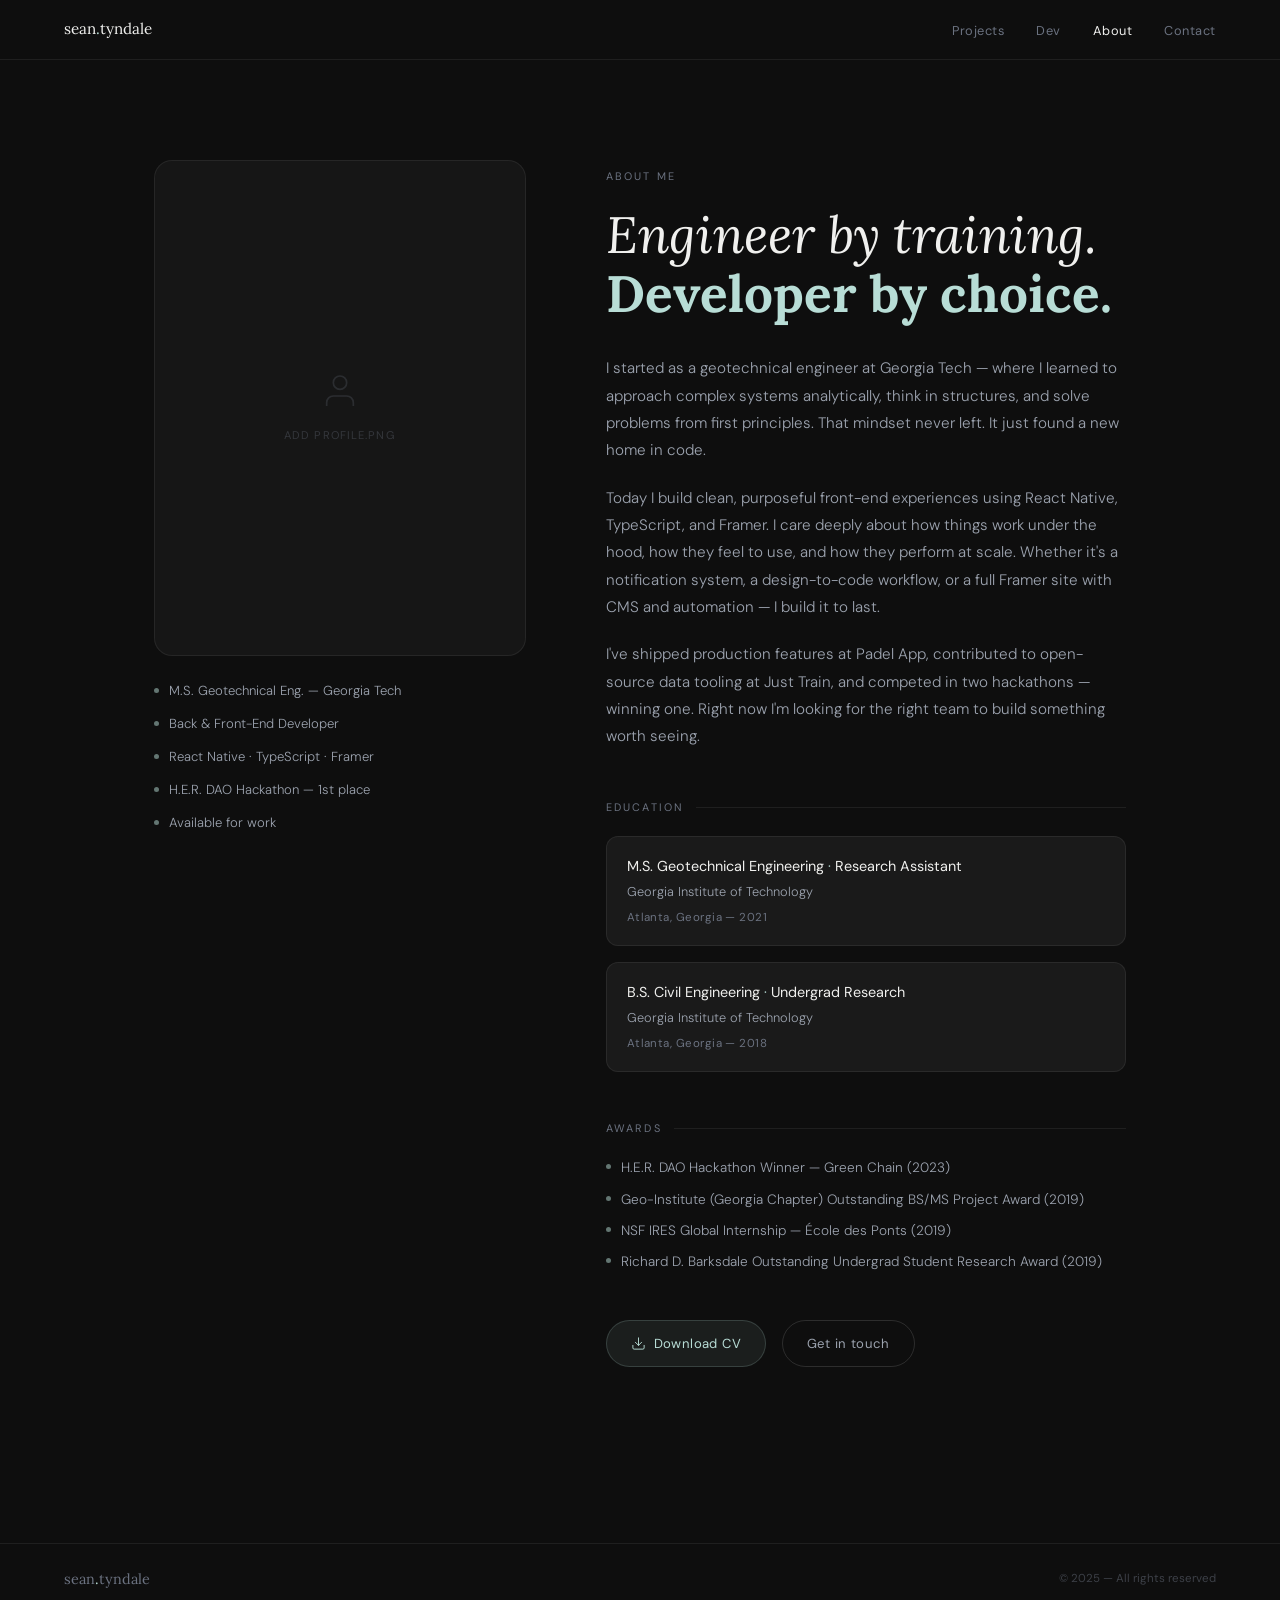
==== about/index.html @ f0df38de "Add files via upload" ====
<!DOCTYPE html>
<html lang="en">
<head>
    <meta charset="UTF-8">
    <meta name="viewport" content="width=device-width, initial-scale=1.0">
    <title>About — Sean Tyndale</title>
    <style>
        @import url('https://fonts.googleapis.com/css2?family=Lora:ital,wght@0,400;0,500;1,400;1,500&family=DM+Sans:wght@300;400;500&display=swap');

        *, *::before, *::after { margin: 0; padding: 0; box-sizing: border-box; }

        :root {
            --black:        #0e0e0e;
            --surface:      #161616;
            --card:         #1a1a1a;
            --border:       rgba(255,255,255,0.07);
            --border-hover: rgba(255,255,255,0.13);
            --mint:         #b8ddd6;
            --mint-dim:     rgba(184,221,214,0.08);
            --mint-border:  rgba(184,221,214,0.18);
            --gray:         #6b7280;
            --gray-light:   #9ca3af;
            --white:        #f0f0ee;
        }

        body {
            font-family: 'DM Sans', -apple-system, sans-serif;
            background: var(--black);
            color: var(--white);
            line-height: 1.6;
            -webkit-font-smoothing: antialiased;
        }

        nav {
            position: fixed;
            top: 0; left: 0; right: 0;
            height: 60px;
            padding: 0 5%;
            display: flex;
            align-items: center;
            justify-content: space-between;
            z-index: 100;
            background: var(--black);
            border-bottom: 1px solid var(--border);
        }

        .nav-logo {
            font-family: 'Lora', Georgia, serif;
            font-size: 0.95rem;
            color: var(--white);
            text-decoration: none;
        }
        .nav-logo span { color: var(--mint); }

        .nav-links { display: flex; align-items: center; gap: 2rem; list-style: none; }
        .nav-links a {
            font-size: 0.8rem;
            color: var(--gray);
            text-decoration: none;
            letter-spacing: 0.04em;
            transition: color 0.2s;
        }
        .nav-links a:hover, .nav-links a.active { color: var(--white); }

        /* ─── About layout ─── */
        .about-hero {
            padding: 10rem 5% 5rem;
            max-width: 1100px;
            margin: 0 auto;
        }

        .about-grid {
            display: grid;
            grid-template-columns: 1fr 1.4fr;
            gap: 5rem;
            align-items: start;
        }

        /* Photo column */
        .about-photo {
            position: sticky;
            top: 5rem;
        }

        .about-photo-frame {
            width: 100%;
            aspect-ratio: 3/4;
            border-radius: 18px;
            overflow: hidden;
            background: var(--surface);
            border: 1px solid var(--border);
            margin-bottom: 1.5rem;
        }

        .about-photo-frame img {
            width: 100%; height: 100%;
            object-fit: cover;
            object-position: center top;
        }

        .about-photo-placeholder {
            width: 100%; height: 100%;
            display: flex;
            flex-direction: column;
            align-items: center;
            justify-content: center;
            gap: 1rem;
            color: var(--gray);
        }
        .about-photo-placeholder svg { width: 40px; height: 40px; opacity: 0.25; }
        .about-photo-placeholder span { font-size: 0.7rem; letter-spacing: 0.1em; text-transform: uppercase; opacity: 0.35; }

        .about-quick-facts {
            display: flex;
            flex-direction: column;
            gap: 12px;
        }

        .quick-fact {
            display: flex;
            align-items: center;
            gap: 10px;
        }
        .quick-fact-dot {
            width: 5px; height: 5px;
            border-radius: 50%;
            background: var(--mint);
            opacity: 0.5;
            flex-shrink: 0;
        }
        .quick-fact-text {
            font-size: 0.82rem;
            font-weight: 300;
            color: var(--gray-light);
        }

        /* Content column */
        .about-content { padding-top: 0.5rem; }

        .about-eyebrow {
            font-size: 0.68rem;
            letter-spacing: 0.2em;
            text-transform: uppercase;
            color: var(--gray);
            margin-bottom: 1.25rem;
        }

        .about-content h1 {
            font-family: 'Lora', Georgia, serif;
            font-size: clamp(2rem, 4vw, 3.2rem);
            font-weight: 400;
            font-style: italic;
            color: var(--white);
            line-height: 1.15;
            margin-bottom: 2rem;
        }
        .about-content h1 strong { font-style: normal; color: var(--mint); }

        .about-body {
            display: flex;
            flex-direction: column;
            gap: 1.25rem;
            margin-bottom: 3rem;
        }
        .about-body p {
            font-size: 0.95rem;
            font-weight: 300;
            color: var(--gray-light);
            line-height: 1.8;
        }

        /* Education block */
        .about-section-label {
            font-size: 0.68rem;
            letter-spacing: 0.2em;
            text-transform: uppercase;
            color: var(--gray);
            margin-bottom: 1.25rem;
            display: flex;
            align-items: center;
            gap: 12px;
        }
        .about-section-label::after {
            content: '';
            flex: 1;
            height: 1px;
            background: var(--border);
        }

        .edu-list {
            display: flex;
            flex-direction: column;
            gap: 16px;
            margin-bottom: 3rem;
        }

        .edu-item {
            padding: 18px 20px;
            background: var(--card);
            border: 1px solid var(--border);
            border-radius: 12px;
        }
        .edu-degree {
            font-size: 0.9rem;
            font-weight: 400;
            color: var(--white);
            margin-bottom: 4px;
        }
        .edu-school {
            font-size: 0.8rem;
            font-weight: 300;
            color: var(--gray-light);
        }
        .edu-year {
            font-size: 0.72rem;
            color: var(--gray);
            margin-top: 6px;
            letter-spacing: 0.04em;
        }

        /* Awards */
        .awards-list {
            display: flex;
            flex-direction: column;
            gap: 10px;
            margin-bottom: 3rem;
        }
        .award-item {
            display: flex;
            align-items: flex-start;
            gap: 10px;
            font-size: 0.85rem;
            font-weight: 300;
            color: var(--gray-light);
            line-height: 1.55;
        }
        .award-dot {
            width: 5px; height: 5px;
            border-radius: 50%;
            background: var(--mint);
            opacity: 0.5;
            flex-shrink: 0;
            margin-top: 7px;
        }

        /* CTA */
        .about-cta {
            display: flex;
            gap: 1rem;
            flex-wrap: wrap;
        }

        .btn-primary {
            display: inline-flex;
            align-items: center;
            gap: 0.5rem;
            padding: 0.75rem 1.5rem;
            background: var(--mint-dim);
            border: 1px solid var(--mint-border);
            border-radius: 100px;
            color: var(--mint);
            font-size: 0.82rem;
            text-decoration: none;
            letter-spacing: 0.03em;
            transition: all 0.25s;
        }
        .btn-primary:hover { background: rgba(184,221,214,0.14); }
        .btn-primary svg { width: 15px; height: 15px; }

        .btn-ghost {
            display: inline-flex;
            align-items: center;
            gap: 0.5rem;
            padding: 0.75rem 1.5rem;
            border: 1px solid var(--border-hover);
            border-radius: 100px;
            color: var(--gray-light);
            font-size: 0.82rem;
            text-decoration: none;
            letter-spacing: 0.03em;
            transition: all 0.25s;
        }
        .btn-ghost:hover { border-color: rgba(255,255,255,0.25); color: var(--white); }

        footer {
            padding: 1.5rem 5%;
            border-top: 1px solid var(--border);
            display: flex;
            align-items: center;
            justify-content: space-between;
            flex-wrap: wrap;
            gap: 1rem;
            margin-top: 6rem;
        }
        .footer-name { font-family: 'Lora', serif; font-size: 0.9rem; color: var(--gray); }
        .footer-name span { color: var(--mint); }
        .footer-copy { font-size: 0.72rem; color: var(--gray); opacity: 0.5; }

        @keyframes fadeUp {
            from { opacity: 0; transform: translateY(20px); }
            to   { opacity: 1; transform: translateY(0); }
        }
        .about-hero { opacity: 0; animation: fadeUp 0.9s ease forwards 0.15s; }

        @media (max-width: 860px) {
            .about-grid { grid-template-columns: 1fr; gap: 3rem; }
            .about-photo { position: static; display: flex; gap: 2rem; align-items: flex-start; }
            .about-photo-frame { width: 180px; flex-shrink: 0; aspect-ratio: 3/4; }
            .about-quick-facts { flex: 1; }
        }
        @media (max-width: 500px) {
            .about-photo { flex-direction: column; }
            .about-photo-frame { width: 100%; max-width: 280px; }
            .nav-links { gap: 1.25rem; }
        }
    </style>
</head>
<body>

    <nav>
        <a href="index.html" class="nav-logo">sean<span>.</span>tyndale</a>
        <ul class="nav-links">
            <li><a href="index.html#projects">Projects</a></li>
            <li><a href="index.html#dev">Dev</a></li>
            <li><a href="about.html" class="active">About</a></li>
            <li><a href="index.html#contact">Contact</a></li>
        </ul>
    </nav>

    <div class="about-hero">
        <div class="about-grid">

            <!-- Left: photo + quick facts -->
            <div class="about-photo">
                <div class="about-photo-frame">
                    <img src="images/profile.png" alt="Sean Tyndale"
                         onerror="this.parentElement.innerHTML='<div class=\'about-photo-placeholder\'><svg viewBox=\'0 0 24 24\' fill=\'none\' stroke=\'currentColor\' stroke-width=\'1\'><path d=\'M20 21v-2a4 4 0 0 0-4-4H8a4 4 0 0 0-4 4v2\'/><circle cx=\'12\' cy=\'7\' r=\'4\'/></svg><span>Add profile.png</span></div>'">
                </div>
                <div class="about-quick-facts">
                    <div class="quick-fact">
                        <div class="quick-fact-dot"></div>
                        <span class="quick-fact-text">M.S. Geotechnical Eng. — Georgia Tech</span>
                    </div>
                    <div class="quick-fact">
                        <div class="quick-fact-dot"></div>
                        <span class="quick-fact-text">Back & Front-End Developer</span>
                    </div>
                    <div class="quick-fact">
                        <div class="quick-fact-dot"></div>
                        <span class="quick-fact-text">React Native · TypeScript · Framer</span>
                    </div>
                    <div class="quick-fact">
                        <div class="quick-fact-dot"></div>
                        <span class="quick-fact-text">H.E.R. DAO Hackathon — 1st place</span>
                    </div>
                    <div class="quick-fact">
                        <div class="quick-fact-dot"></div>
                        <span class="quick-fact-text">Available for work</span>
                    </div>
                </div>
            </div>

            <!-- Right: content -->
            <div class="about-content">
                <div class="about-eyebrow">About me</div>
                <h1>Engineer by training.<br><strong>Developer by choice.</strong></h1>

                <div class="about-body">
                    <p>I started as a geotechnical engineer at Georgia Tech — where I learned to approach complex systems analytically, think in structures, and solve problems from first principles. That mindset never left. It just found a new home in code.</p>
                    <p>Today I build clean, purposeful front-end experiences using React Native, TypeScript, and Framer. I care deeply about how things work under the hood, how they feel to use, and how they perform at scale. Whether it's a notification system, a design-to-code workflow, or a full Framer site with CMS and automation — I build it to last.</p>
                    <p>I've shipped production features at Padel App, contributed to open-source data tooling at Just Train, and competed in two hackathons — winning one. Right now I'm looking for the right team to build something worth seeing.</p>
                </div>

                <div class="about-section-label">Education</div>
                <div class="edu-list">
                    <div class="edu-item">
                        <div class="edu-degree">M.S. Geotechnical Engineering <span style="color:var(--mint)">·</span> Research Assistant</div>
                        <div class="edu-school">Georgia Institute of Technology</div>
                        <div class="edu-year">Atlanta, Georgia — 2021</div>
                    </div>
                    <div class="edu-item">
                        <div class="edu-degree">B.S. Civil Engineering <span style="color:var(--mint)">·</span> Undergrad Research</div>
                        <div class="edu-school">Georgia Institute of Technology</div>
                        <div class="edu-year">Atlanta, Georgia — 2018</div>
                    </div>
                </div>

                <div class="about-section-label">Awards</div>
                <div class="awards-list">
                    <div class="award-item">
                        <div class="award-dot"></div>
                        H.E.R. DAO Hackathon Winner — Green Chain (2023)
                    </div>
                    <div class="award-item">
                        <div class="award-dot"></div>
                        Geo-Institute (Georgia Chapter) Outstanding BS/MS Project Award (2019)
                    </div>
                    <div class="award-item">
                        <div class="award-dot"></div>
                        NSF IRES Global Internship — École des Ponts (2019)
                    </div>
                    <div class="award-item">
                        <div class="award-dot"></div>
                        Richard D. Barksdale Outstanding Undergrad Student Research Award (2019)
                    </div>
                </div>

                <div class="about-cta">
                    <a href="files/sean-tyndale-cv.pdf" download class="btn-primary">
                        <svg viewBox="0 0 24 24" fill="none" stroke="currentColor" stroke-width="1.5" stroke-linecap="round" stroke-linejoin="round">
                            <path d="M21 15v4a2 2 0 01-2 2H5a2 2 0 01-2-2v-4"/>
                            <polyline points="7 10 12 15 17 10"/>
                            <line x1="12" y1="15" x2="12" y2="3"/>
                        </svg>
                        Download CV
                    </a>
                    <a href="index.html#contact" class="btn-ghost">Get in touch</a>
                </div>
            </div>
        </div>
    </div>

    <footer>
        <span class="footer-name">sean<span>.</span>tyndale</span>
        <span class="footer-copy">© 2025 — All rights reserved</span>
    </footer>

</body>
</html>
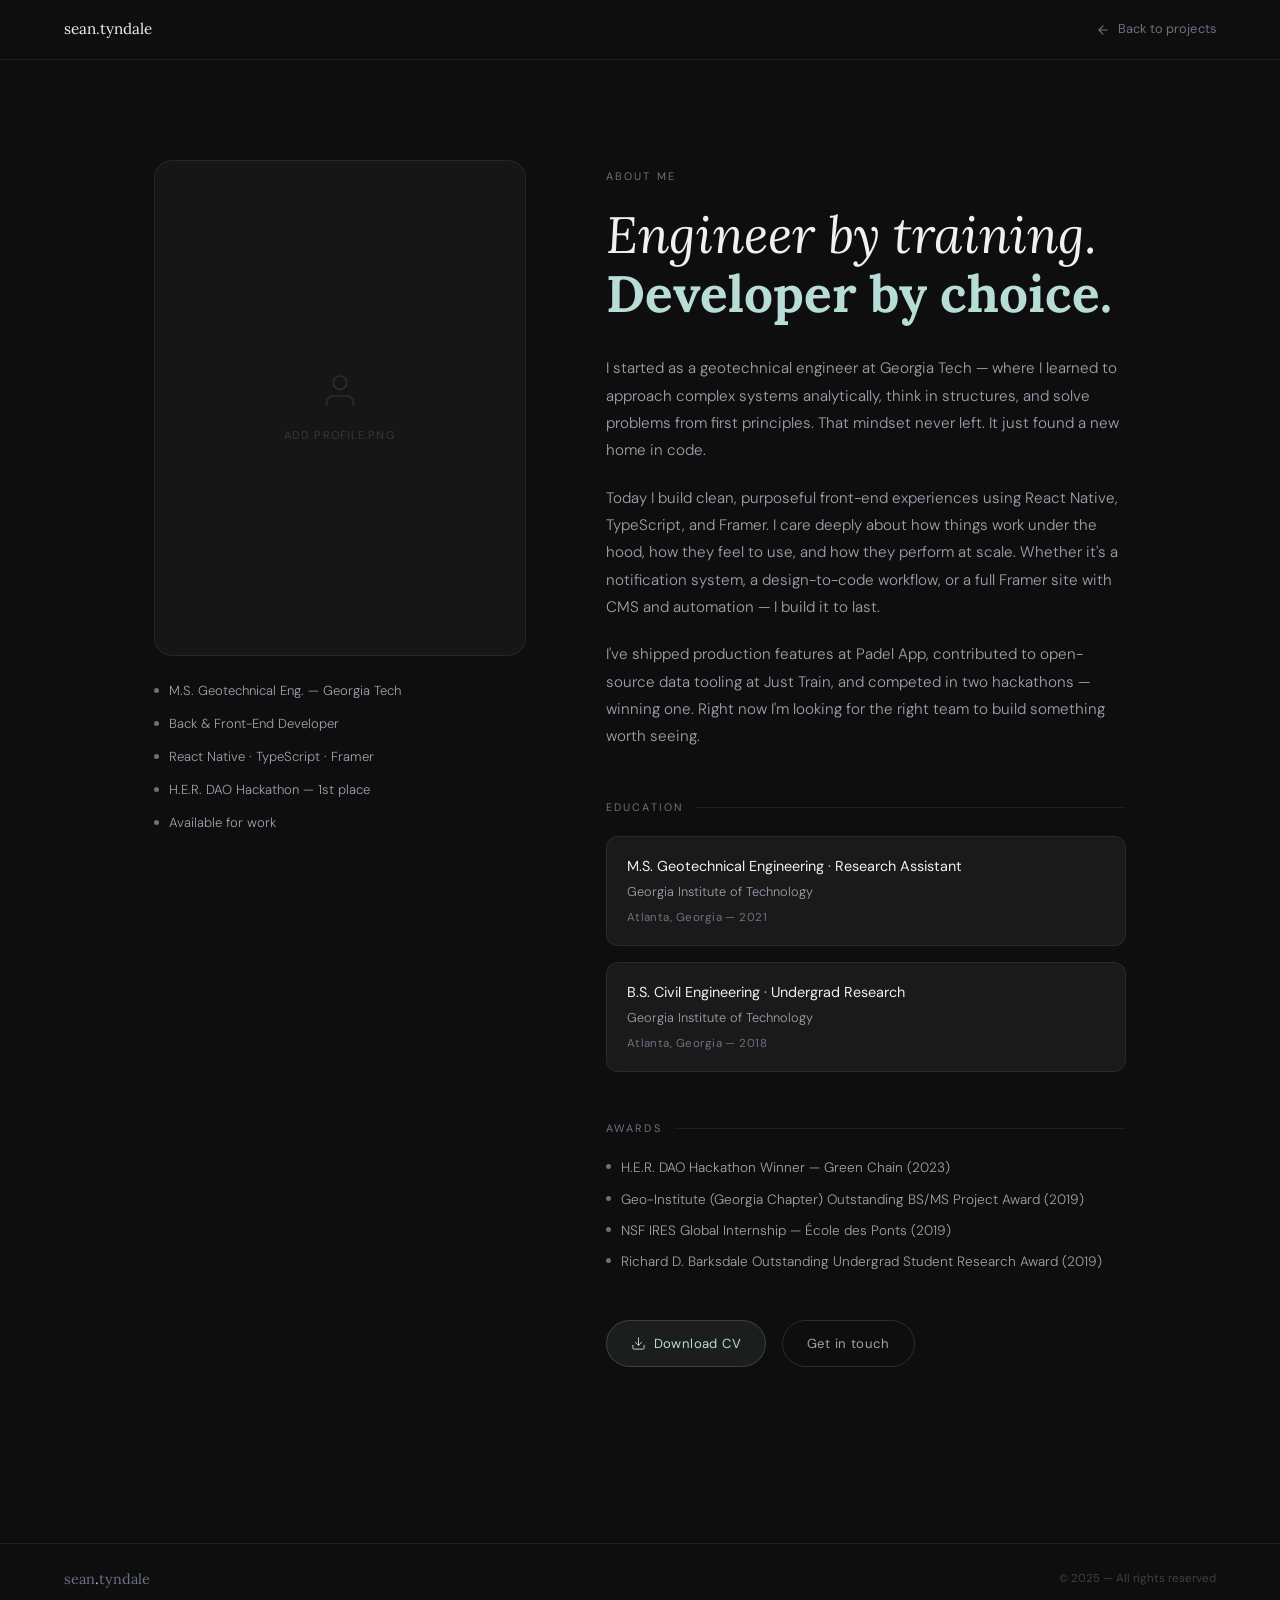
==== commit 2b157011: "Update index.html" ====
--- a/about/index.html
+++ b/about/index.html
@@ -52,15 +52,19 @@
         }
         .nav-logo span { color: var(--mint); }
 
-        .nav-links { display: flex; align-items: center; gap: 2rem; list-style: none; }
-        .nav-links a {
-            font-size: 0.8rem;
+        .nav-back {
+            display: inline-flex;
+            align-items: center;
+            gap: 0.5rem;
             color: var(--gray);
             text-decoration: none;
-            letter-spacing: 0.04em;
-            transition: color 0.2s;
-        }
-        .nav-links a:hover, .nav-links a.active { color: var(--white); }
+            font-size: 0.8rem;
+            letter-spacing: 0.01em;
+            transition: color 0.2s ease;
+        }
+        .nav-back svg { width: 14px; height: 14px; transition: transform 0.2s ease; }
+        .nav-back:hover { color: var(--white); }
+        .nav-back:hover svg { transform: translateX(-3px); }
 
         /* ─── About layout ─── */
         .about-hero {
@@ -318,13 +322,13 @@
 <body>
 
     <nav>
-        <a href="index.html" class="nav-logo">sean<span>.</span>tyndale</a>
-        <ul class="nav-links">
-            <li><a href="index.html#projects">Projects</a></li>
-            <li><a href="index.html#dev">Dev</a></li>
-            <li><a href="about.html" class="active">About</a></li>
-            <li><a href="index.html#contact">Contact</a></li>
-        </ul>
+        <a href="https://seantyndale.com" class="nav-logo">sean<span>.</span>tyndale</a>
+        <a href="https://seantyndale.com" class="nav-back">
+            <svg viewBox="0 0 24 24" fill="none" stroke="currentColor" stroke-width="2" stroke-linecap="round" stroke-linejoin="round">
+                <path d="M19 12H5M12 5l-7 7 7 7"/>
+            </svg>
+            Back to projects
+        </a>
     </nav>
 
     <div class="about-hero">
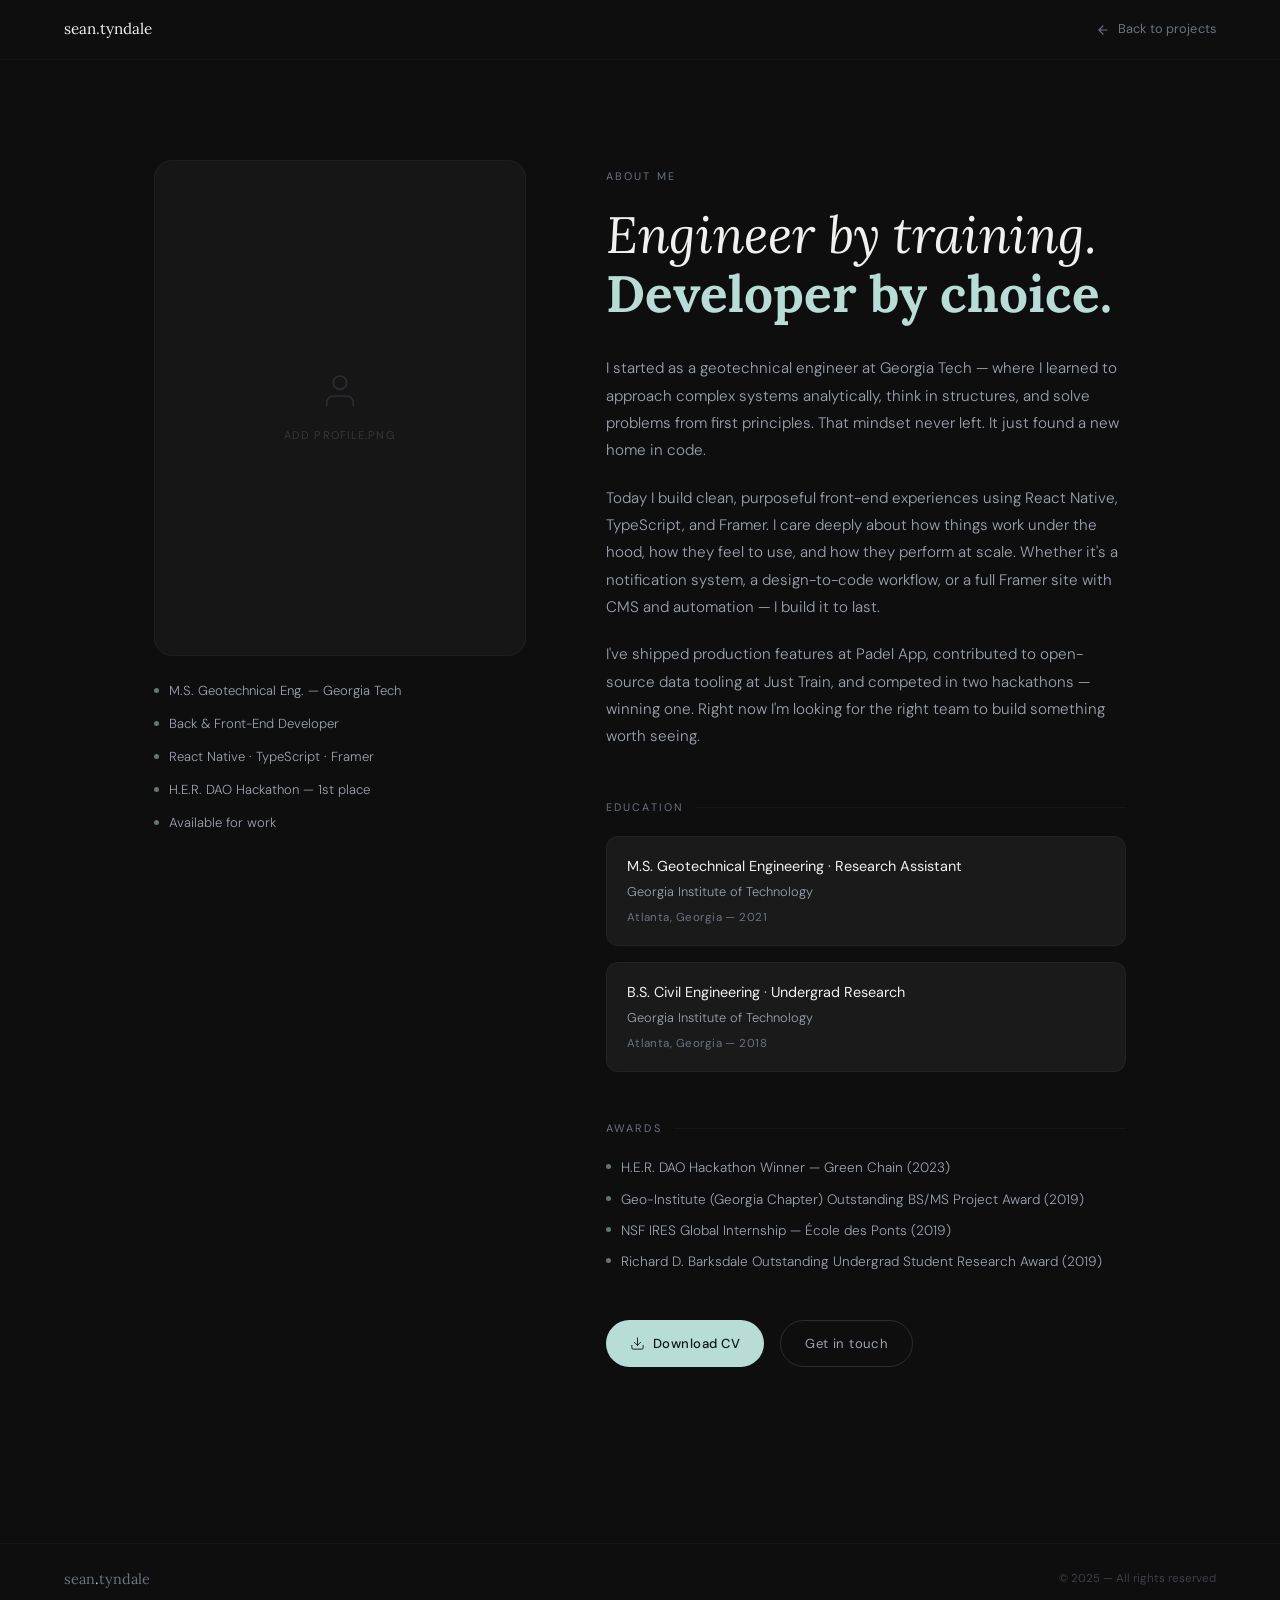
==== commit c6e2ea79: "Update index.html" ====
--- a/about/index.html
+++ b/about/index.html
@@ -41,7 +41,7 @@
             justify-content: space-between;
             z-index: 100;
             background: var(--black);
-            border-bottom: 1px solid var(--border);
+            border-bottom: 1px solid rgba(255,255,255,0.04);
         }
 
         .nav-logo {
@@ -92,7 +92,7 @@
             border-radius: 18px;
             overflow: hidden;
             background: var(--surface);
-            border: 1px solid var(--border);
+            border: 1px solid rgba(255,255,255,0.04);
             margin-bottom: 1.5rem;
         }
 
@@ -188,7 +188,7 @@
             content: '';
             flex: 1;
             height: 1px;
-            background: var(--border);
+            background: rgba(255,255,255,0.04);
         }
 
         .edu-list {
@@ -201,7 +201,7 @@
         .edu-item {
             padding: 18px 20px;
             background: var(--card);
-            border: 1px solid var(--border);
+            border: 1px solid rgba(255,255,255,0.04);
             border-radius: 12px;
         }
         .edu-degree {
@@ -259,17 +259,18 @@
             align-items: center;
             gap: 0.5rem;
             padding: 0.75rem 1.5rem;
-            background: var(--mint-dim);
-            border: 1px solid var(--mint-border);
+            background: #b8ddd6;
+            border: none;
             border-radius: 100px;
-            color: var(--mint);
+            color: #0d1a18;
             font-size: 0.82rem;
+            font-weight: 500;
             text-decoration: none;
-            letter-spacing: 0.03em;
-            transition: all 0.25s;
-        }
-        .btn-primary:hover { background: rgba(184,221,214,0.14); }
-        .btn-primary svg { width: 15px; height: 15px; }
+            letter-spacing: 0.04em;
+            transition: background 0.2s, gap 0.2s;
+        }
+        .btn-primary:hover { background: #cceae4; }
+        .btn-primary svg { width: 15px; height: 15px; stroke: #0d1a18; }
 
         .btn-ghost {
             display: inline-flex;
@@ -288,7 +289,7 @@
 
         footer {
             padding: 1.5rem 5%;
-            border-top: 1px solid var(--border);
+            border-top: 1px solid rgba(255,255,255,0.04);
             display: flex;
             align-items: center;
             justify-content: space-between;
@@ -322,8 +323,8 @@
 <body>
 
     <nav>
-        <a href="https://seantyndale.com" class="nav-logo">sean<span>.</span>tyndale</a>
-        <a href="https://seantyndale.com" class="nav-back">
+        <a href="../index.html" class="nav-logo">sean<span>.</span>tyndale</a>
+        <a href="../index.html" class="nav-back">
             <svg viewBox="0 0 24 24" fill="none" stroke="currentColor" stroke-width="2" stroke-linecap="round" stroke-linejoin="round">
                 <path d="M19 12H5M12 5l-7 7 7 7"/>
             </svg>
